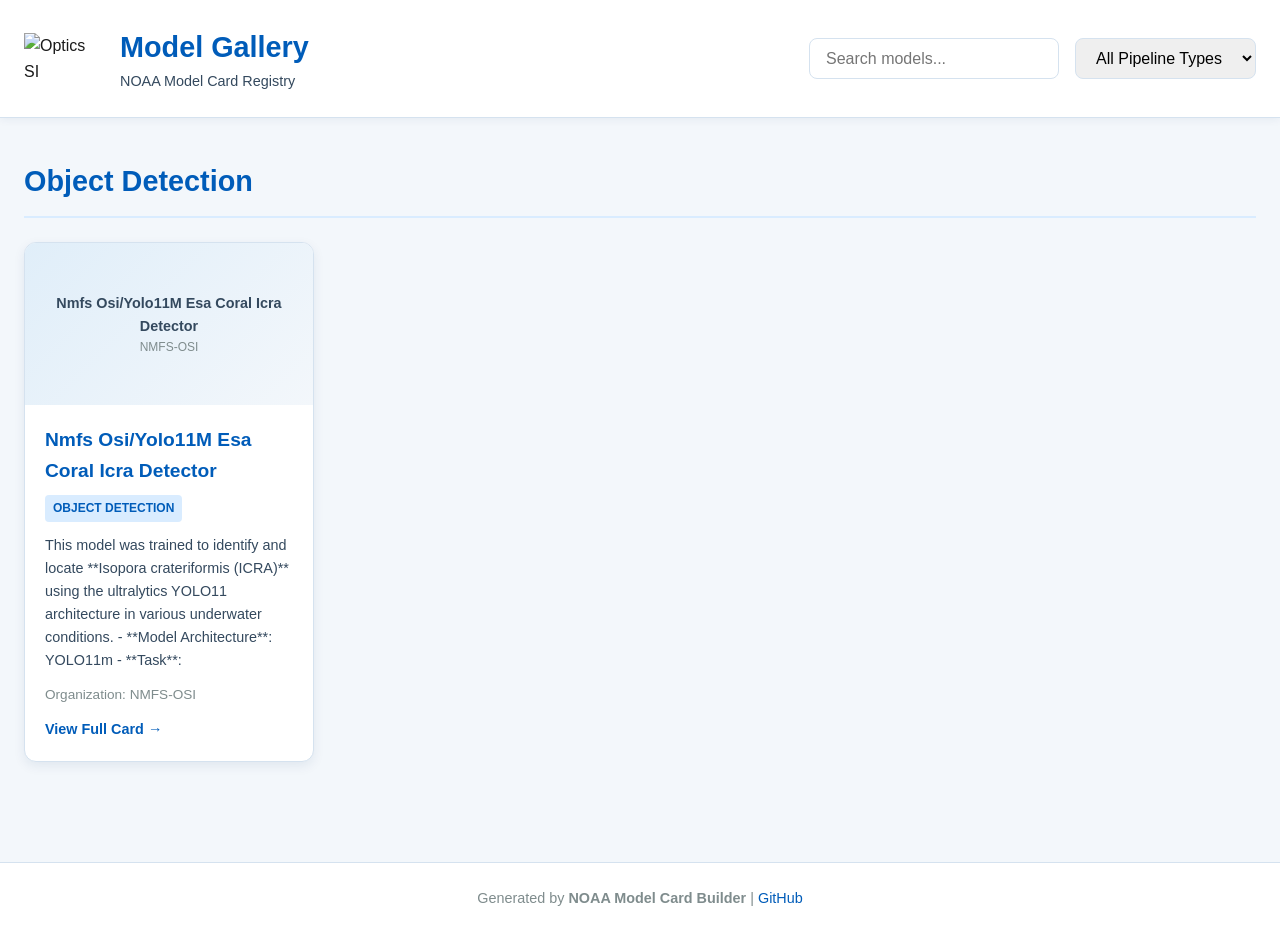
==== gallery/index.html @ 773fc05a "chore: update model gallery [skip ci] Generated by GitHub Actions model card builder - Added/updated" ====
<!DOCTYPE html>
<html lang="en">
<head>
    <meta charset="UTF-8">
    <meta name="viewport" content="width=device-width, initial-scale=1.0">
    <title>NOAA Model Gallery</title>
    <style>
        * {
            margin: 0;
            padding: 0;
            box-sizing: border-box;
        }

        body {
            font-family: Arial, Helvetica, sans-serif;
            background: #f3f7fb;
            color: #1a1a1a;
            line-height: 1.6;
        }

        .page {
            max-width: 1400px;
            margin: 0 auto;
            padding: 0;
        }

        header {
            background: white;
            border-bottom: 1px solid #d5e2ef;
            padding: 24px;
            position: sticky;
            top: 0;
            z-index: 100;
            box-shadow: 0 2px 8px rgba(0, 56, 101, 0.06);
        }

        .header-content {
            max-width: 1400px;
            margin: 0 auto;
            display: flex;
            align-items: center;
            justify-content: space-between;
            gap: 24px;
            flex-wrap: wrap;
        }

        .header-title {
            display: flex;
            align-items: center;
            gap: 16px;
            flex: 0 1 auto;
        }

        .logo {
            max-width: 80px;
            height: auto;
        }

        .header-text h1 {
            font-size: 1.8rem;
            color: #005cb9;
            margin: 0;
        }

        .header-text p {
            color: #34495e;
            font-size: 0.9rem;
            margin: 0;
        }

        .controls {
            display: flex;
            gap: 16px;
            flex: 0 1 auto;
            flex-wrap: wrap;
        }

        .search-input, .pipeline-select {
            padding: 10px 16px;
            border: 1px solid #d5e2ef;
            border-radius: 8px;
            font-size: 1rem;
            font-family: Arial, Helvetica, sans-serif;
        }

        .search-input {
            min-width: 250px;
            flex: 1;
        }

        .search-input:focus, .pipeline-select:focus {
            outline: none;
            border-color: #005cb9;
            box-shadow: 0 0 0 3px rgba(0, 92, 185, 0.1);
        }

        .pipeline-select {
            min-width: 180px;
        }

        main {
            padding: 40px 24px;
        }

        .pipeline-section {
            margin-bottom: 60px;
        }

        .pipeline-section h2 {
            font-size: 1.8rem;
            color: #005cb9;
            margin-bottom: 24px;
            padding-bottom: 12px;
            border-bottom: 2px solid #d9ecff;
        }

        .card-grid {
            display: grid;
            grid-template-columns: repeat(auto-fill, minmax(280px, 1fr));
            gap: 24px;
        }

        .model-card {
            background: white;
            border: 1px solid #d5e2ef;
            border-radius: 12px;
            overflow: hidden;
            box-shadow: 0 4px 12px rgba(0, 56, 101, 0.08);
            transition: all 0.3s ease;
            display: flex;
            flex-direction: column;
            height: 100%;
            position: relative;
            cursor: pointer;
        }

        .model-card:hover {
            transform: translateY(-4px);
            box-shadow: 0 12px 28px rgba(0, 56, 101, 0.12);
            border-color: #005cb9;
        }

        .card-thumbnail {
            width: 100%;
            aspect-ratio: 16 / 9;
            background: linear-gradient(135deg, #e0eef9 0%, #f3f7fb 100%);
            display: flex;
            align-items: center;
            justify-content: center;
            color: #34495e;
            font-size: 0.9rem;
            text-align: center;
            padding: 16px;
            overflow: hidden;
        }

        .card-thumbnail img {
            width: 100%;
            height: 100%;
            object-fit: cover;
        }

        .card-content {
            padding: 20px;
            display: flex;
            flex-direction: column;
            flex: 1;
        }

        .card-content h3 {
            margin: 0 0 8px;
            font-size: 1.2rem;
            color: #005cb9;
            word-break: break-word;
        }

        .pipeline-badge {
            display: inline-block;
            margin-bottom: 12px;
            padding: 4px 8px;
            background: #d9ecff;
            color: #005cb9;
            border-radius: 4px;
            font-size: 0.75rem;
            font-weight: 600;
            text-transform: uppercase;
            width: fit-content;
        }

        .card-description {
            margin: 0 0 12px;
            color: #34495e;
            font-size: 0.9rem;
            flex: 1;
        }

        .card-org {
            color: #7f8c8d;
            font-size: 0.85rem;
            margin-bottom: 12px;
        }

        .card-link {
            color: #005cb9;
            text-decoration: none;
            font-weight: 600;
            font-size: 0.9rem;
            transition: color 0.3s ease;
        }

        .card-link::after {
            content: '';
            position: absolute;
            inset: 0;
            z-index: 1;
        }

        .card-link:hover {
            color: #003d84;
        }

        .hidden {
            display: none !important;
        }

        .no-results {
            text-align: center;
            padding: 60px 24px;
            color: #34495e;
        }

        .no-results p {
            font-size: 1.1rem;
            margin: 16px 0;
        }

        footer {
            text-align: center;
            padding: 24px;
            border-top: 1px solid #d5e2ef;
            color: #7f8c8d;
            font-size: 0.9rem;
            background: white;
        }

        footer a {
            color: #005cb9;
            text-decoration: none;
        }

        footer a:hover {
            text-decoration: underline;
        }

        @media (max-width: 768px) {
            .card-grid {
                grid-template-columns: repeat(auto-fill, minmax(220px, 1fr));
                gap: 16px;
            }

            .header-content {
                flex-direction: column;
                align-items: flex-start;
            }

            .controls {
                width: 100%;
                flex-direction: column;
            }

            .search-input, .pipeline-select {
                width: 100%;
            }

            .header-text h1 {
                font-size: 1.5rem;
            }

            main {
                padding: 24px 16px;
            }

            .pipeline-section h2 {
                font-size: 1.5rem;
            }
        }

        @media (max-width: 480px) {
            .card-grid {
                grid-template-columns: 1fr;
                gap: 12px;
            }

            .header-text h1 {
                font-size: 1.3rem;
            }

            .card-content {
                padding: 16px;
            }

            main {
                padding: 16px 12px;
            }
        }
    </style>
</head>
<body>
    <div class="page">
        <header>
            <div class="header-content">
                <div class="header-title">
                    <img src="assets/optics_si_logo_v1.png" alt="Optics SI" class="logo">
                    <div class="header-text">
                        <h1>Model Gallery</h1>
                        <p>NOAA Model Card Registry</p>
                    </div>
                </div>
                <div class="controls">
                    <input type="text" id="search" class="search-input" placeholder="Search models..." aria-label="Search models">
                    <select id="pipeline-filter" class="pipeline-select" aria-label="Filter by pipeline type">
                        <option value="">All Pipeline Types</option>
                        <option value="object-detection">Object Detection</option>
                    </select>
                </div>
            </div>
        </header>

        <main id="gallery">
            
        <section class="pipeline-section" data-pipeline="object-detection">
            <h2>Object Detection</h2>
            <div class="card-grid">
                <div class="model-card" data-model-id="NMFS-OSI/yolo11m-esa-coral-icra-detector" data-pipeline="object-detection" data-searchable="Nmfs Osi/Yolo11M Esa Coral Icra Detector This model was trained to identify and locate **Isopora crateriformis (ICRA)** using the ultralytics YOLO11 architecture in various underwater conditions. - **Model Architecture**: YOLO11m - **Task**: NMFS-OSI">
                <div class="card-thumbnail">
                    <div style="display: flex; flex-direction: column; justify-content: center; text-align: center; height: 100%;"><strong>Nmfs Osi/Yolo11M Esa Coral Icra Detector</strong><small style="color: #7f8c8d;">NMFS-OSI</small></div>
                </div>
                <div class="card-content">
                    <h3>Nmfs Osi/Yolo11M Esa Coral Icra Detector</h3>
                    <span class="pipeline-badge">Object Detection</span>
                    <p class="card-description">This model was trained to identify and locate **Isopora crateriformis (ICRA)** using the ultralytics YOLO11 architecture in various underwater conditions. - **Model Architecture**: YOLO11m - **Task**:</p>
                    <p class="card-org">Organization: NMFS-OSI</p>
                    <a href="cards/NMFS-OSI/yolo11m-esa-coral-icra-detector.html" class="card-link">View Full Card →</a>
                </div>
            </div>
            </div>
        </section>
        
        </main>

        <footer>
            Generated by <strong>NOAA Model Card Builder</strong> | 
            <a href="https://github.com/MichaelAkridge-NOAA/model-card-builder">GitHub</a>
        </footer>
    </div>

    <script>
        (function() {
            const cards = document.querySelectorAll('.model-card');
            const sections = document.querySelectorAll('.pipeline-section');
            const searchInput = document.getElementById('search');
            const pipelineFilter = document.getElementById('pipeline-filter');
            const gallery = document.getElementById('gallery');

            function filterCards() {
                const query = searchInput.value.toLowerCase().trim();
                const selectedPipeline = pipelineFilter.value;
                let visibleSections = 0;
                let totalVisibleCards = 0;

                sections.forEach(section => {
                    const sectionPipeline = section.dataset.pipeline;
                    let visibleCardsInSection = 0;

                    const sectionCards = section.querySelectorAll('.model-card');
                    sectionCards.forEach(card => {
                        const searchable = card.dataset.searchable.toLowerCase();
                        const cardPipeline = card.dataset.pipeline;

                        const matchesSearch = query === '' || searchable.includes(query);
                        const matchesPipeline = selectedPipeline === '' || cardPipeline === selectedPipeline;
                        const shouldShow = matchesSearch && matchesPipeline;

                        card.classList.toggle('hidden', !shouldShow);
                        if (shouldShow) {
                            visibleCardsInSection++;
                            totalVisibleCards++;
                        }
                    });

                    const pipelineMatches = selectedPipeline === '' || sectionPipeline === selectedPipeline;
                    const shouldShowSection = visibleCardsInSection > 0 && pipelineMatches;
                    section.classList.toggle('hidden', !shouldShowSection);
                    if (shouldShowSection) {
                        visibleSections++;
                    }
                });

                // Show "no results" message if needed
                if (totalVisibleCards === 0 && (query !== '' || selectedPipeline !== '')) {
                    showNoResults();
                } else {
                    hideNoResults();
                }
            }

            function showNoResults() {
                if (document.getElementById('no-results')) return;
                const noResults = document.createElement('div');
                noResults.id = 'no-results';
                noResults.className = 'no-results';
                noResults.innerHTML = '<p>😕 No models match your search</p><p>Try adjusting your filters or search terms.</p>';
                gallery.appendChild(noResults);
            }

            function hideNoResults() {
                const noResults = document.getElementById('no-results');
                if (noResults) {
                    noResults.remove();
                }
            }

            searchInput.addEventListener('keyup', filterCards);
            searchInput.addEventListener('change', filterCards);
            pipelineFilter.addEventListener('change', filterCards);

            // Initial render
            filterCards();
        })();
    </script>
</body>
</html>
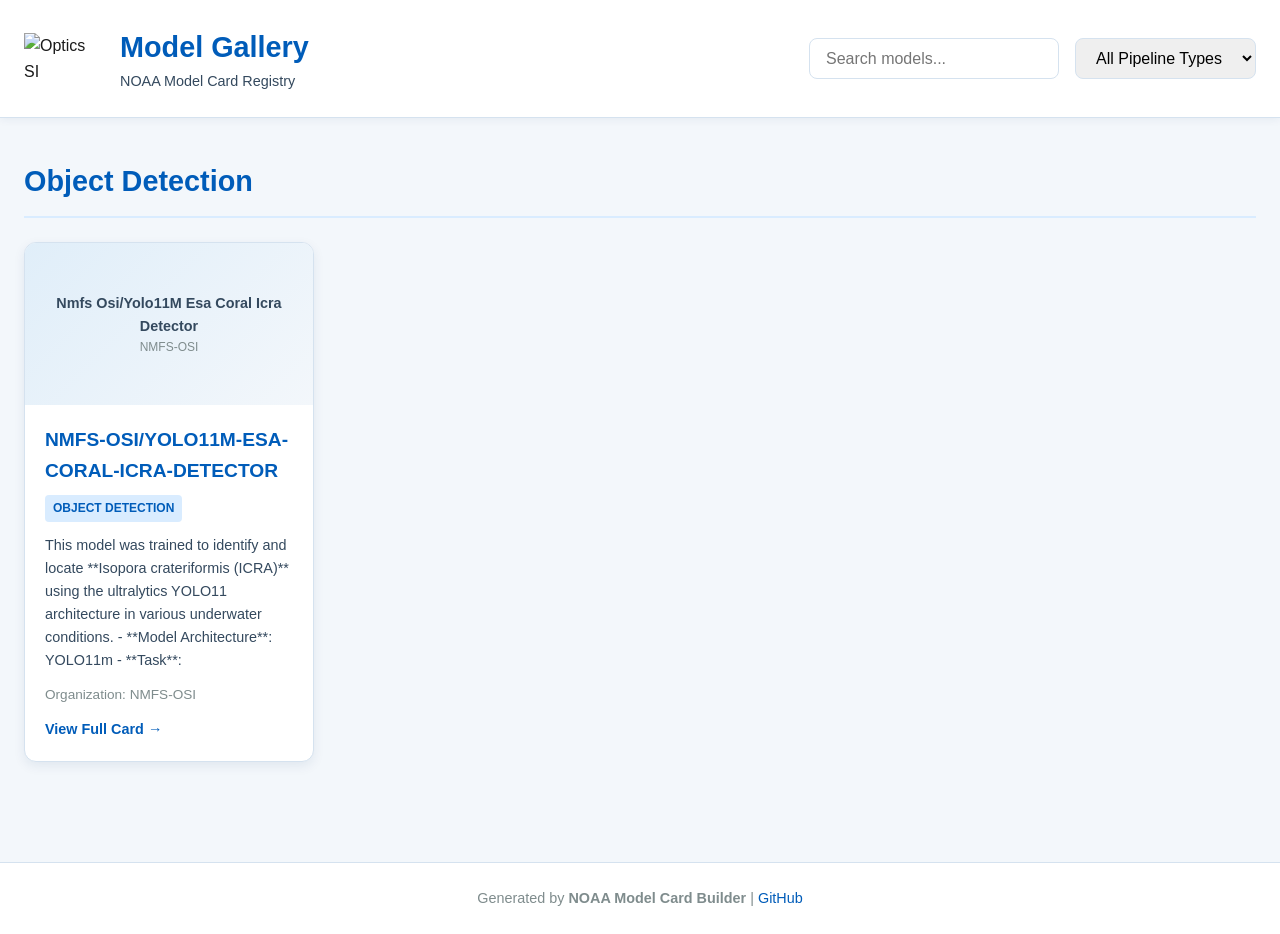
==== commit 2a1c852d: "Fix asset path resolution and gallery styling Resolve broken and inconsistent asset paths and improv" ====
--- a/gallery/index.html
+++ b/gallery/index.html
@@ -172,6 +172,7 @@
             font-size: 1.2rem;
             color: #005cb9;
             word-break: break-word;
+            text-transform: uppercase;
         }
 
         .pipeline-badge {
@@ -336,7 +337,7 @@
                     <div style="display: flex; flex-direction: column; justify-content: center; text-align: center; height: 100%;"><strong>Nmfs Osi/Yolo11M Esa Coral Icra Detector</strong><small style="color: #7f8c8d;">NMFS-OSI</small></div>
                 </div>
                 <div class="card-content">
-                    <h3>Nmfs Osi/Yolo11M Esa Coral Icra Detector</h3>
+                    <h3>NMFS-OSI/yolo11m-esa-coral-icra-detector</h3>
                     <span class="pipeline-badge">Object Detection</span>
                     <p class="card-description">This model was trained to identify and locate **Isopora crateriformis (ICRA)** using the ultralytics YOLO11 architecture in various underwater conditions. - **Model Architecture**: YOLO11m - **Task**:</p>
                     <p class="card-org">Organization: NMFS-OSI</p>
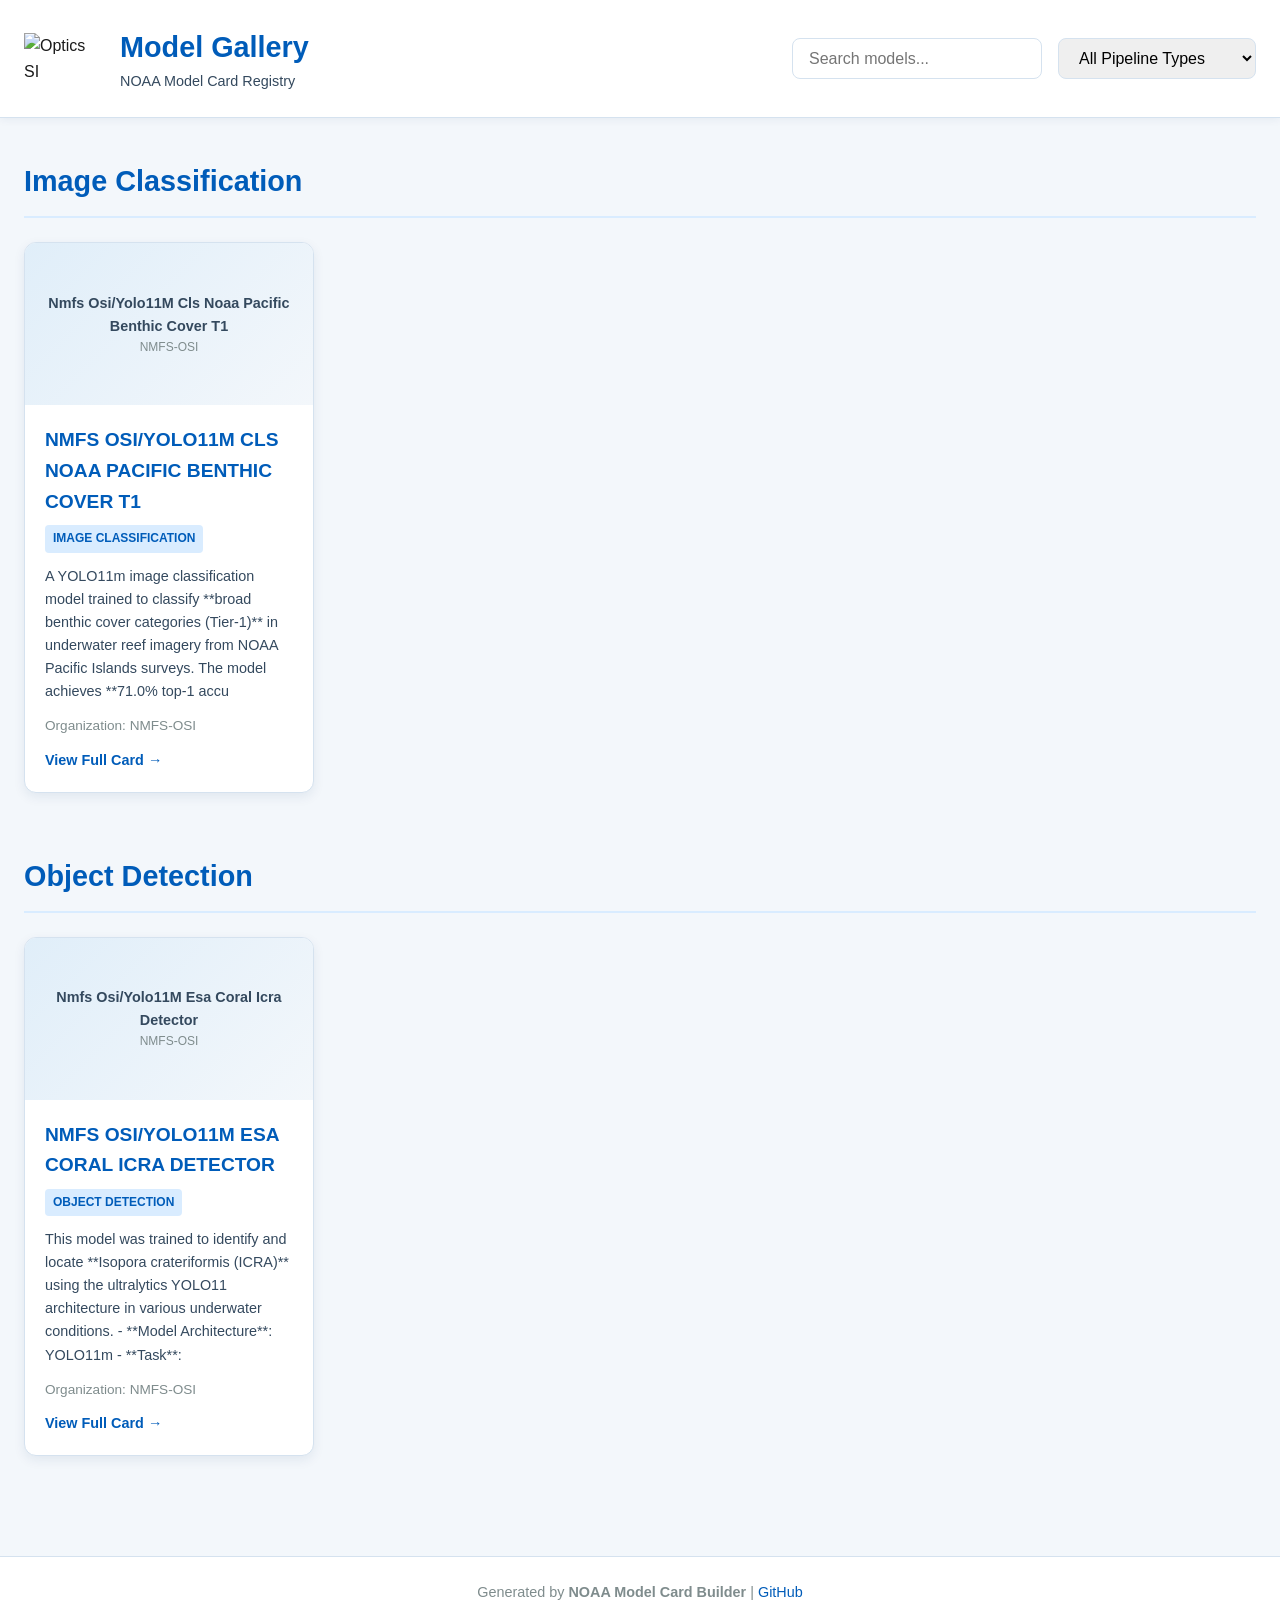
==== commit ce22d72e: "chore: update model gallery [skip ci] Generated by GitHub Actions model card builder - Added/updated" ====
--- a/gallery/index.html
+++ b/gallery/index.html
@@ -321,6 +321,7 @@
                     <input type="text" id="search" class="search-input" placeholder="Search models..." aria-label="Search models">
                     <select id="pipeline-filter" class="pipeline-select" aria-label="Filter by pipeline type">
                         <option value="">All Pipeline Types</option>
+                        <option value="image-classification">Image Classification</option>
                         <option value="object-detection">Object Detection</option>
                     </select>
                 </div>
@@ -329,6 +330,24 @@
 
         <main id="gallery">
             
+        <section class="pipeline-section" data-pipeline="image-classification">
+            <h2>Image Classification</h2>
+            <div class="card-grid">
+                <div class="model-card" data-model-id="NMFS-OSI/yolo11m-cls-noaa-pacific-benthic-cover-t1" data-pipeline="image-classification" data-searchable="Nmfs Osi/Yolo11M Cls Noaa Pacific Benthic Cover T1 A YOLO11m image classification model trained to classify **broad benthic cover categories (Tier-1)** in underwater reef imagery from NOAA Pacific Islands surveys. The model achieves **71.0% top-1 accu NMFS-OSI">
+                <div class="card-thumbnail">
+                    <div style="display: flex; flex-direction: column; justify-content: center; text-align: center; height: 100%;"><strong>Nmfs Osi/Yolo11M Cls Noaa Pacific Benthic Cover T1</strong><small style="color: #7f8c8d;">NMFS-OSI</small></div>
+                </div>
+                <div class="card-content">
+                    <h3>Nmfs Osi/Yolo11M Cls Noaa Pacific Benthic Cover T1</h3>
+                    <span class="pipeline-badge">Image Classification</span>
+                    <p class="card-description">A YOLO11m image classification model trained to classify **broad benthic cover categories (Tier-1)** in underwater reef imagery from NOAA Pacific Islands surveys. The model achieves **71.0% top-1 accu</p>
+                    <p class="card-org">Organization: NMFS-OSI</p>
+                    <a href="cards/NMFS-OSI/yolo11m-cls-noaa-pacific-benthic-cover-t1.html" class="card-link">View Full Card →</a>
+                </div>
+            </div>
+            </div>
+        </section>
+        
         <section class="pipeline-section" data-pipeline="object-detection">
             <h2>Object Detection</h2>
             <div class="card-grid">
@@ -337,7 +356,7 @@
                     <div style="display: flex; flex-direction: column; justify-content: center; text-align: center; height: 100%;"><strong>Nmfs Osi/Yolo11M Esa Coral Icra Detector</strong><small style="color: #7f8c8d;">NMFS-OSI</small></div>
                 </div>
                 <div class="card-content">
-                    <h3>NMFS-OSI/yolo11m-esa-coral-icra-detector</h3>
+                    <h3>Nmfs Osi/Yolo11M Esa Coral Icra Detector</h3>
                     <span class="pipeline-badge">Object Detection</span>
                     <p class="card-description">This model was trained to identify and locate **Isopora crateriformis (ICRA)** using the ultralytics YOLO11 architecture in various underwater conditions. - **Model Architecture**: YOLO11m - **Task**:</p>
                     <p class="card-org">Organization: NMFS-OSI</p>
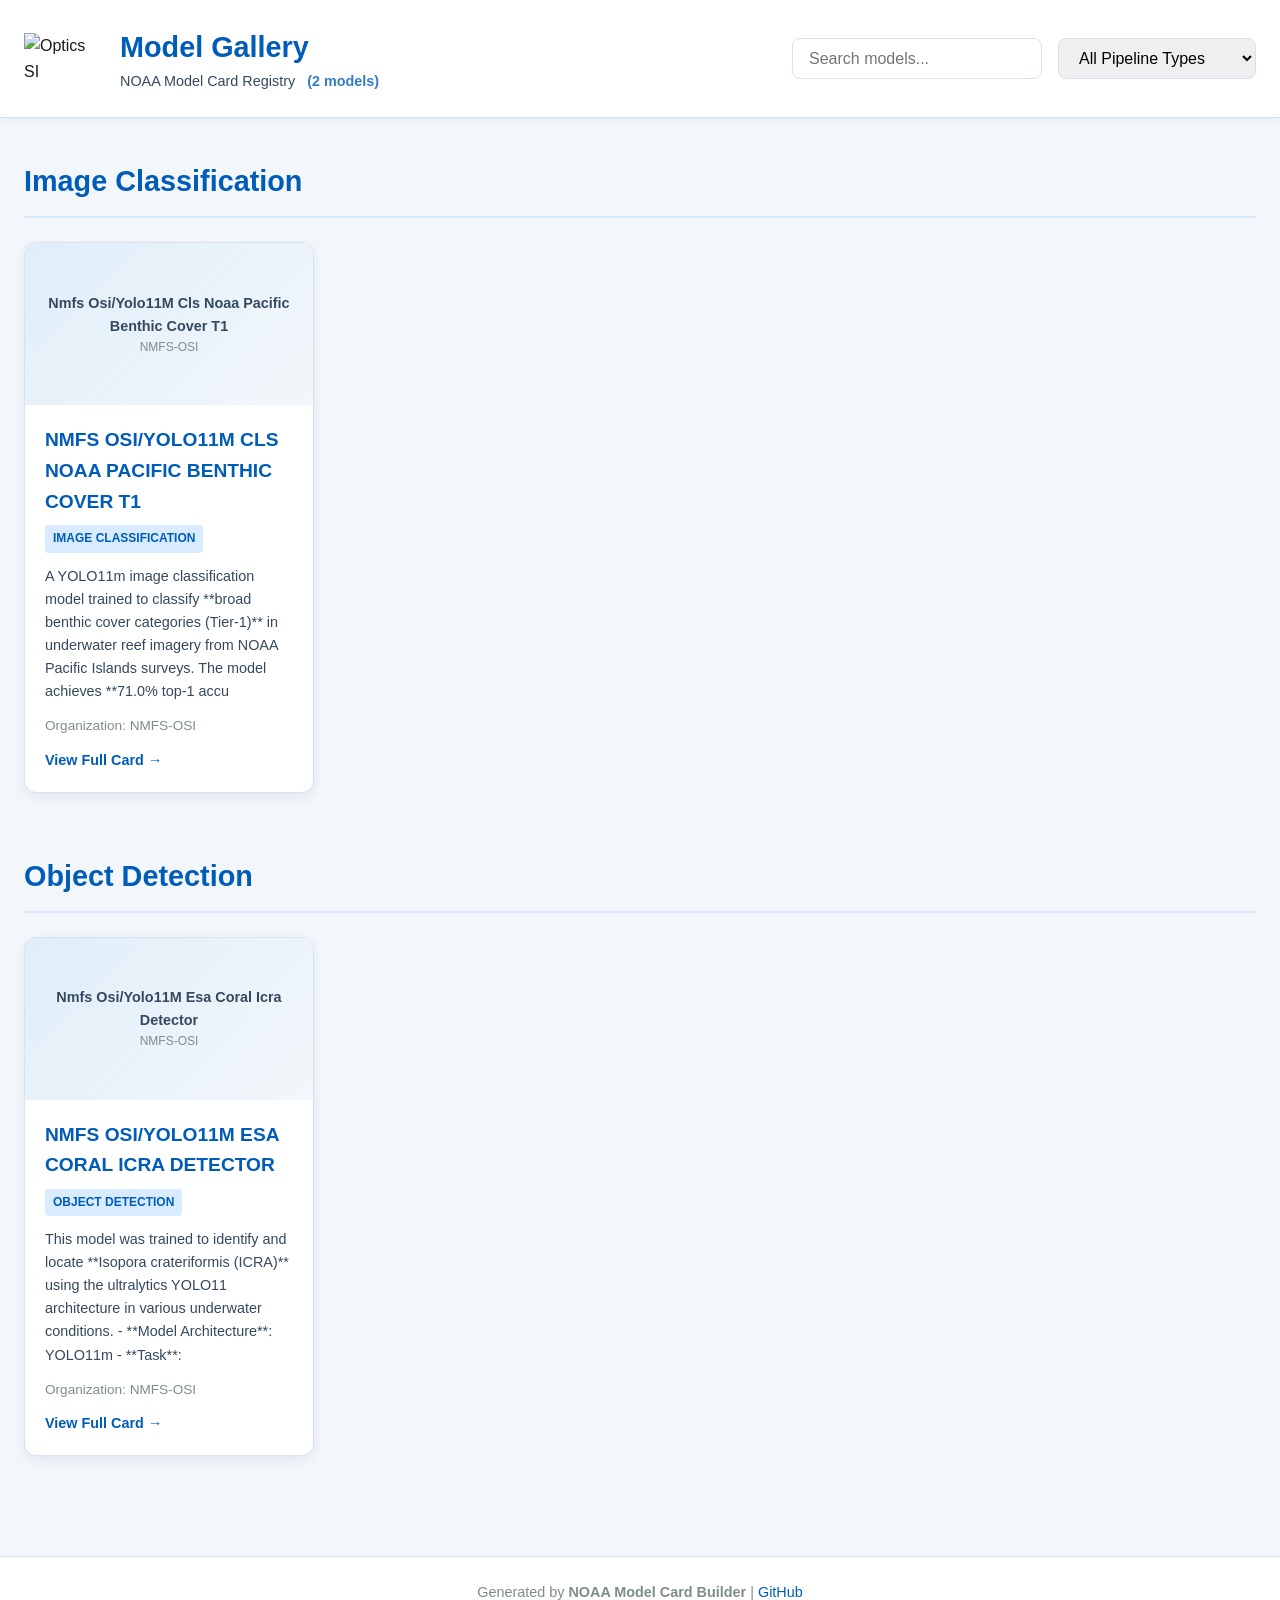
==== commit d460aaca: "🎨 Palette: Enhance Gallery Search and Accessibility - Add results count indicator that updates live " ====
--- a/gallery/index.html
+++ b/gallery/index.html
@@ -134,7 +134,7 @@
             cursor: pointer;
         }
 
-        .model-card:hover {
+        .model-card:hover, .model-card:focus-within {
             transform: translateY(-4px);
             box-shadow: 0 12px 28px rgba(0, 56, 101, 0.12);
             border-color: #005cb9;
@@ -314,7 +314,7 @@
                     <img src="assets/optics_si_logo_v1.png" alt="Optics SI" class="logo">
                     <div class="header-text">
                         <h1>Model Gallery</h1>
-                        <p>NOAA Model Card Registry</p>
+                        <p>NOAA Model Card Registry <span id="results-count" style="font-weight: bold; margin-left: 8px; color: #005cb9; opacity: 0.8;"></span></p>
                     </div>
                 </div>
                 <div class="controls">
@@ -342,7 +342,7 @@
                     <span class="pipeline-badge">Image Classification</span>
                     <p class="card-description">A YOLO11m image classification model trained to classify **broad benthic cover categories (Tier-1)** in underwater reef imagery from NOAA Pacific Islands surveys. The model achieves **71.0% top-1 accu</p>
                     <p class="card-org">Organization: NMFS-OSI</p>
-                    <a href="cards/NMFS-OSI/yolo11m-cls-noaa-pacific-benthic-cover-t1.html" class="card-link">View Full Card →</a>
+                    <a href="cards/NMFS-OSI/yolo11m-cls-noaa-pacific-benthic-cover-t1.html" class="card-link" aria-label="View full card for Nmfs Osi/Yolo11M Cls Noaa Pacific Benthic Cover T1">View Full Card <span aria-hidden="true">→</span></a>
                 </div>
             </div>
             </div>
@@ -360,7 +360,7 @@
                     <span class="pipeline-badge">Object Detection</span>
                     <p class="card-description">This model was trained to identify and locate **Isopora crateriformis (ICRA)** using the ultralytics YOLO11 architecture in various underwater conditions. - **Model Architecture**: YOLO11m - **Task**:</p>
                     <p class="card-org">Organization: NMFS-OSI</p>
-                    <a href="cards/NMFS-OSI/yolo11m-esa-coral-icra-detector.html" class="card-link">View Full Card →</a>
+                    <a href="cards/NMFS-OSI/yolo11m-esa-coral-icra-detector.html" class="card-link" aria-label="View full card for Nmfs Osi/Yolo11M Esa Coral Icra Detector">View Full Card <span aria-hidden="true">→</span></a>
                 </div>
             </div>
             </div>
@@ -416,6 +416,12 @@
                     }
                 });
 
+                // Update results count
+                const resultsCount = document.getElementById('results-count');
+                if (resultsCount) {
+                    resultsCount.textContent = `(${totalVisibleCards} model${totalVisibleCards !== 1 ? 's' : ''})`;
+                }
+
                 // Show "no results" message if needed
                 if (totalVisibleCards === 0 && (query !== '' || selectedPipeline !== '')) {
                     showNoResults();
@@ -444,6 +450,14 @@
             searchInput.addEventListener('change', filterCards);
             pipelineFilter.addEventListener('change', filterCards);
 
+            // '/' shortcut to focus search
+            window.addEventListener('keydown', (e) => {
+                if (e.key === '/' && document.activeElement.tagName !== 'INPUT' && document.activeElement.tagName !== 'TEXTAREA') {
+                    e.preventDefault();
+                    searchInput.focus();
+                }
+            });
+
             // Initial render
             filterCards();
         })();
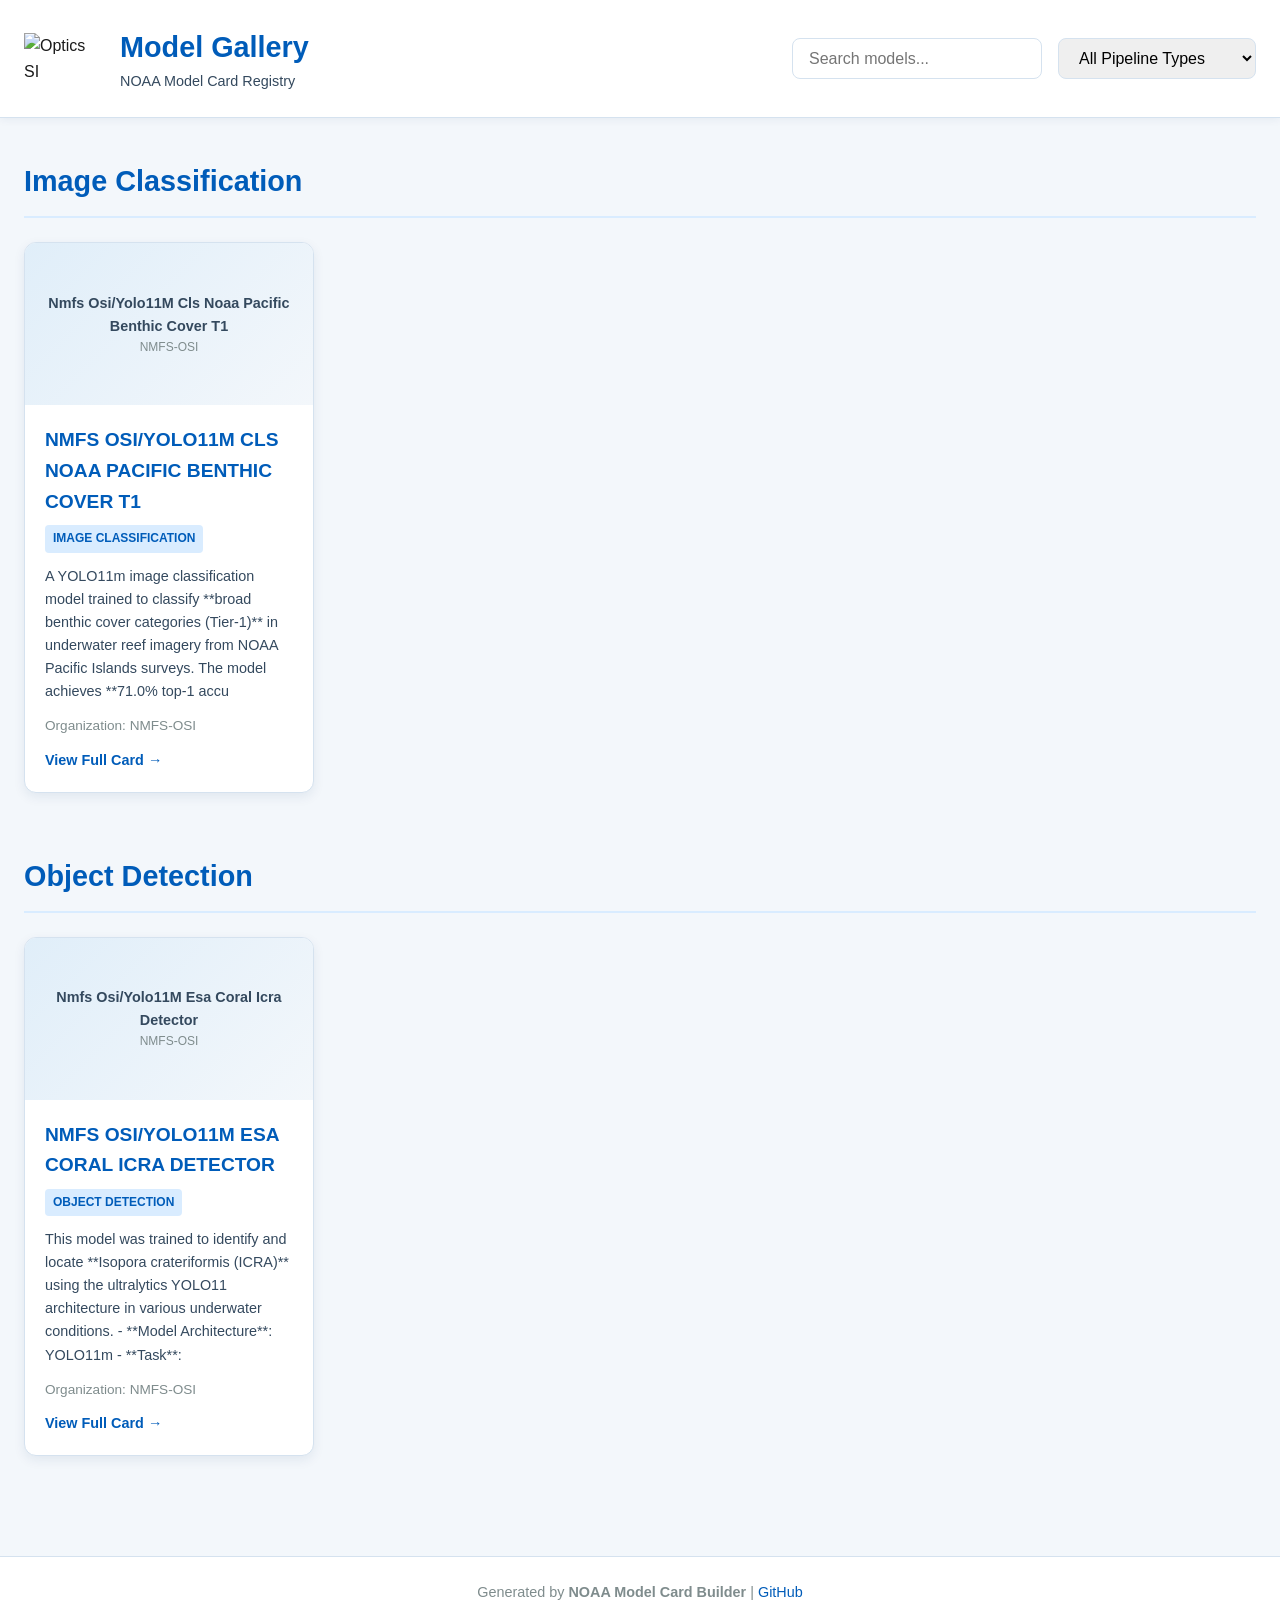
==== commit 74f9b692: "🎨 Palette: Enhance gallery accessibility and keyboard navigation - Added a "Skip to main content" li" ====
--- a/gallery/index.html
+++ b/gallery/index.html
@@ -11,6 +11,26 @@
             box-sizing: border-box;
         }
 
+        .skip-link {
+            position: absolute;
+            top: -100px;
+            left: 0;
+            background: #005cb9;
+            color: white;
+            padding: 12px 20px;
+            z-index: 1000;
+            text-decoration: none;
+            font-weight: bold;
+            border-bottom-right-radius: 8px;
+            transition: top 0.2s ease;
+        }
+
+        .skip-link:focus {
+            top: 0;
+            outline: 3px solid #ffcc00;
+            outline-offset: -3px;
+        }
+
         body {
             font-family: Arial, Helvetica, sans-serif;
             background: #f3f7fb;
@@ -140,6 +160,11 @@
             border-color: #005cb9;
         }
 
+        .model-card:focus-within {
+            outline: 3px solid #005cb9;
+            outline-offset: 4px;
+        }
+
         .card-thumbnail {
             width: 100%;
             aspect-ratio: 16 / 9;
@@ -307,6 +332,7 @@
     </style>
 </head>
 <body>
+    <a href="#gallery" class="skip-link">Skip to main content</a>
     <div class="page">
         <header>
             <div class="header-content">
@@ -314,7 +340,7 @@
                     <img src="assets/optics_si_logo_v1.png" alt="Optics SI" class="logo">
                     <div class="header-text">
                         <h1>Model Gallery</h1>
-                        <p>NOAA Model Card Registry <span id="results-count" style="font-weight: bold; margin-left: 8px; color: #005cb9; opacity: 0.8;"></span></p>
+                        <p>NOAA Model Card Registry</p>
                     </div>
                 </div>
                 <div class="controls">
@@ -342,7 +368,7 @@
                     <span class="pipeline-badge">Image Classification</span>
                     <p class="card-description">A YOLO11m image classification model trained to classify **broad benthic cover categories (Tier-1)** in underwater reef imagery from NOAA Pacific Islands surveys. The model achieves **71.0% top-1 accu</p>
                     <p class="card-org">Organization: NMFS-OSI</p>
-                    <a href="cards/NMFS-OSI/yolo11m-cls-noaa-pacific-benthic-cover-t1.html" class="card-link" aria-label="View full card for Nmfs Osi/Yolo11M Cls Noaa Pacific Benthic Cover T1">View Full Card <span aria-hidden="true">→</span></a>
+                    <a href="cards/NMFS-OSI/yolo11m-cls-noaa-pacific-benthic-cover-t1.html" class="card-link" aria-label="View full card for Nmfs Osi/Yolo11M Cls Noaa Pacific Benthic Cover T1">View Full Card →</a>
                 </div>
             </div>
             </div>
@@ -360,7 +386,7 @@
                     <span class="pipeline-badge">Object Detection</span>
                     <p class="card-description">This model was trained to identify and locate **Isopora crateriformis (ICRA)** using the ultralytics YOLO11 architecture in various underwater conditions. - **Model Architecture**: YOLO11m - **Task**:</p>
                     <p class="card-org">Organization: NMFS-OSI</p>
-                    <a href="cards/NMFS-OSI/yolo11m-esa-coral-icra-detector.html" class="card-link" aria-label="View full card for Nmfs Osi/Yolo11M Esa Coral Icra Detector">View Full Card <span aria-hidden="true">→</span></a>
+                    <a href="cards/NMFS-OSI/yolo11m-esa-coral-icra-detector.html" class="card-link" aria-label="View full card for Nmfs Osi/Yolo11M Esa Coral Icra Detector">View Full Card →</a>
                 </div>
             </div>
             </div>
@@ -416,12 +442,6 @@
                     }
                 });
 
-                // Update results count
-                const resultsCount = document.getElementById('results-count');
-                if (resultsCount) {
-                    resultsCount.textContent = `(${totalVisibleCards} model${totalVisibleCards !== 1 ? 's' : ''})`;
-                }
-
                 // Show "no results" message if needed
                 if (totalVisibleCards === 0 && (query !== '' || selectedPipeline !== '')) {
                     showNoResults();
@@ -450,14 +470,6 @@
             searchInput.addEventListener('change', filterCards);
             pipelineFilter.addEventListener('change', filterCards);
 
-            // '/' shortcut to focus search
-            window.addEventListener('keydown', (e) => {
-                if (e.key === '/' && document.activeElement.tagName !== 'INPUT' && document.activeElement.tagName !== 'TEXTAREA') {
-                    e.preventDefault();
-                    searchInput.focus();
-                }
-            });
-
             // Initial render
             filterCards();
         })();
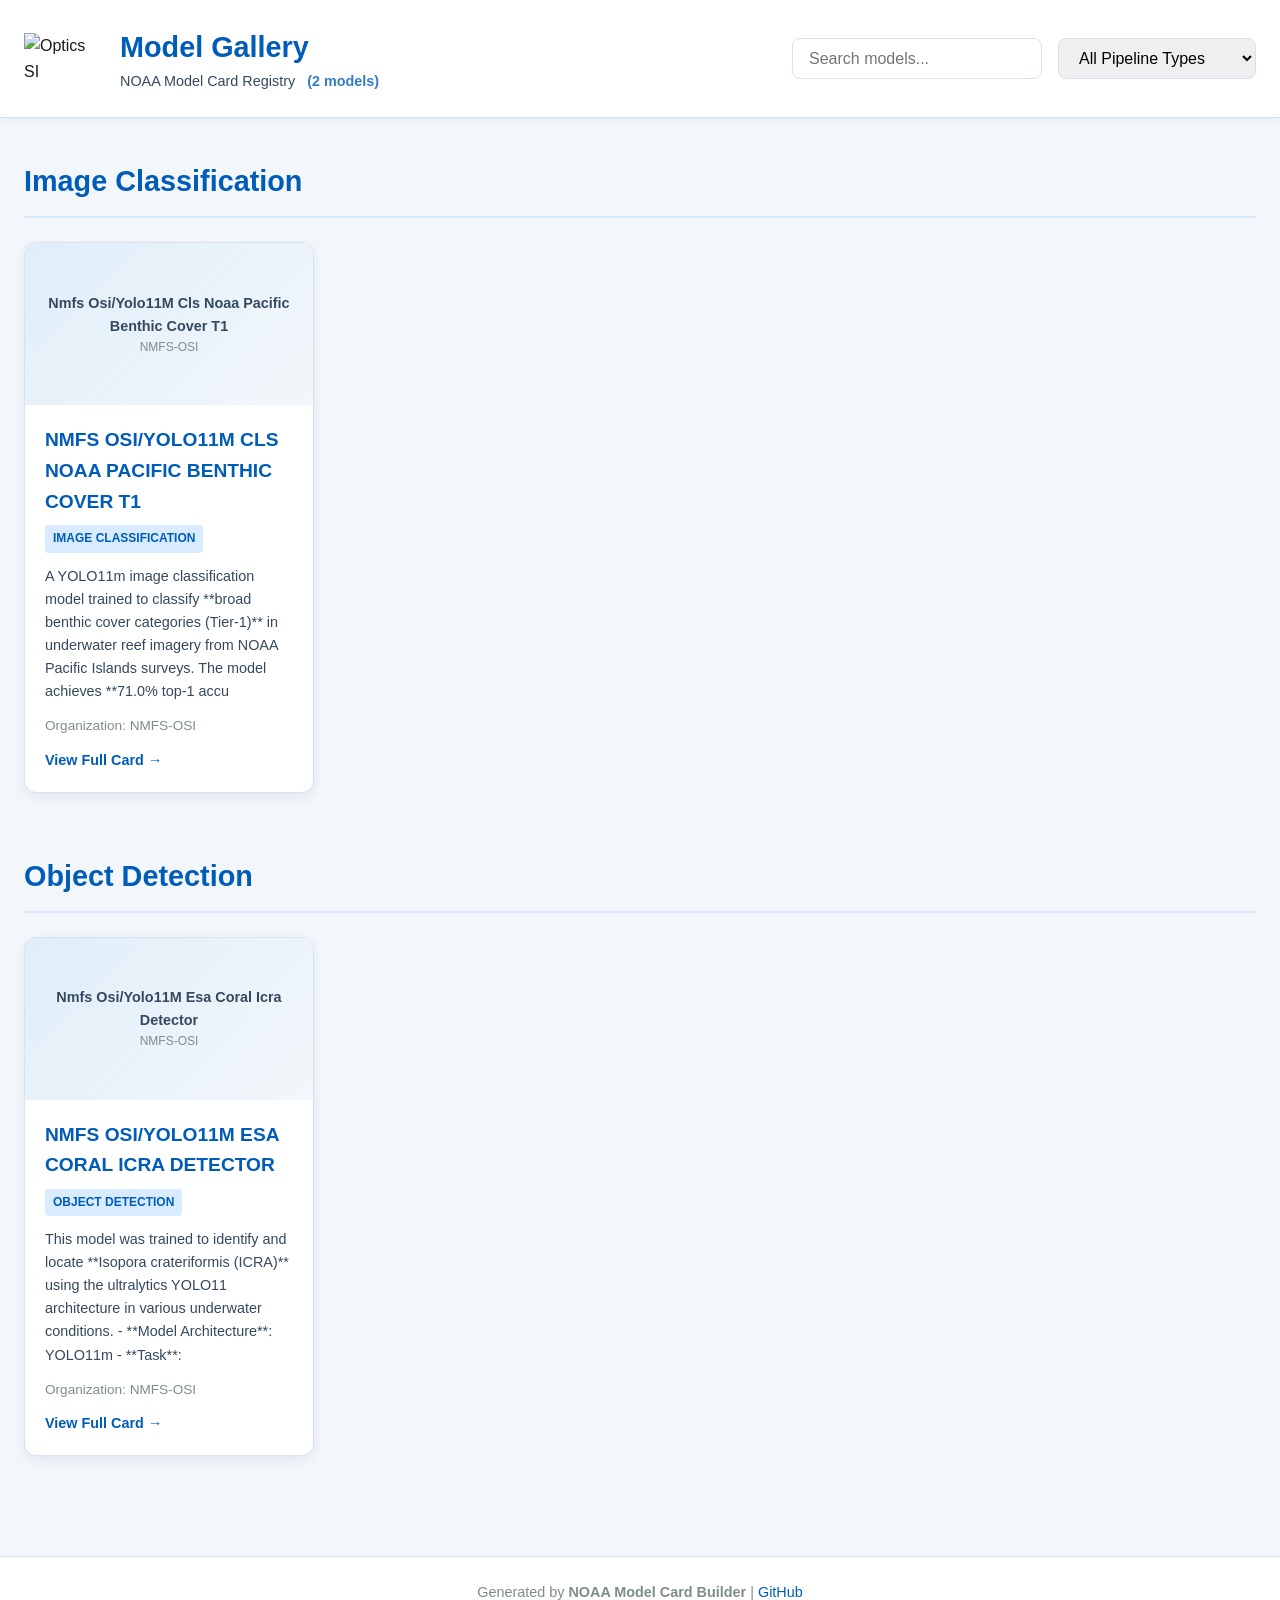
==== commit a26f357e: "Merge d460aaca2d81460e12afa2d891e5691891cbc6c7 into 9db6c19aaa0b97d6f2f1386e292dfe12a6f84d84" ====
--- a/gallery/index.html
+++ b/gallery/index.html
@@ -11,26 +11,6 @@
             box-sizing: border-box;
         }
 
-        .skip-link {
-            position: absolute;
-            top: -100px;
-            left: 0;
-            background: #005cb9;
-            color: white;
-            padding: 12px 20px;
-            z-index: 1000;
-            text-decoration: none;
-            font-weight: bold;
-            border-bottom-right-radius: 8px;
-            transition: top 0.2s ease;
-        }
-
-        .skip-link:focus {
-            top: 0;
-            outline: 3px solid #ffcc00;
-            outline-offset: -3px;
-        }
-
         body {
             font-family: Arial, Helvetica, sans-serif;
             background: #f3f7fb;
@@ -160,11 +140,6 @@
             border-color: #005cb9;
         }
 
-        .model-card:focus-within {
-            outline: 3px solid #005cb9;
-            outline-offset: 4px;
-        }
-
         .card-thumbnail {
             width: 100%;
             aspect-ratio: 16 / 9;
@@ -332,7 +307,6 @@
     </style>
 </head>
 <body>
-    <a href="#gallery" class="skip-link">Skip to main content</a>
     <div class="page">
         <header>
             <div class="header-content">
@@ -340,7 +314,7 @@
                     <img src="assets/optics_si_logo_v1.png" alt="Optics SI" class="logo">
                     <div class="header-text">
                         <h1>Model Gallery</h1>
-                        <p>NOAA Model Card Registry</p>
+                        <p>NOAA Model Card Registry <span id="results-count" style="font-weight: bold; margin-left: 8px; color: #005cb9; opacity: 0.8;"></span></p>
                     </div>
                 </div>
                 <div class="controls">
@@ -368,7 +342,7 @@
                     <span class="pipeline-badge">Image Classification</span>
                     <p class="card-description">A YOLO11m image classification model trained to classify **broad benthic cover categories (Tier-1)** in underwater reef imagery from NOAA Pacific Islands surveys. The model achieves **71.0% top-1 accu</p>
                     <p class="card-org">Organization: NMFS-OSI</p>
-                    <a href="cards/NMFS-OSI/yolo11m-cls-noaa-pacific-benthic-cover-t1.html" class="card-link" aria-label="View full card for Nmfs Osi/Yolo11M Cls Noaa Pacific Benthic Cover T1">View Full Card →</a>
+                    <a href="cards/NMFS-OSI/yolo11m-cls-noaa-pacific-benthic-cover-t1.html" class="card-link" aria-label="View full card for Nmfs Osi/Yolo11M Cls Noaa Pacific Benthic Cover T1">View Full Card <span aria-hidden="true">→</span></a>
                 </div>
             </div>
             </div>
@@ -386,7 +360,7 @@
                     <span class="pipeline-badge">Object Detection</span>
                     <p class="card-description">This model was trained to identify and locate **Isopora crateriformis (ICRA)** using the ultralytics YOLO11 architecture in various underwater conditions. - **Model Architecture**: YOLO11m - **Task**:</p>
                     <p class="card-org">Organization: NMFS-OSI</p>
-                    <a href="cards/NMFS-OSI/yolo11m-esa-coral-icra-detector.html" class="card-link" aria-label="View full card for Nmfs Osi/Yolo11M Esa Coral Icra Detector">View Full Card →</a>
+                    <a href="cards/NMFS-OSI/yolo11m-esa-coral-icra-detector.html" class="card-link" aria-label="View full card for Nmfs Osi/Yolo11M Esa Coral Icra Detector">View Full Card <span aria-hidden="true">→</span></a>
                 </div>
             </div>
             </div>
@@ -442,6 +416,12 @@
                     }
                 });
 
+                // Update results count
+                const resultsCount = document.getElementById('results-count');
+                if (resultsCount) {
+                    resultsCount.textContent = `(${totalVisibleCards} model${totalVisibleCards !== 1 ? 's' : ''})`;
+                }
+
                 // Show "no results" message if needed
                 if (totalVisibleCards === 0 && (query !== '' || selectedPipeline !== '')) {
                     showNoResults();
@@ -470,6 +450,14 @@
             searchInput.addEventListener('change', filterCards);
             pipelineFilter.addEventListener('change', filterCards);
 
+            // '/' shortcut to focus search
+            window.addEventListener('keydown', (e) => {
+                if (e.key === '/' && document.activeElement.tagName !== 'INPUT' && document.activeElement.tagName !== 'TEXTAREA') {
+                    e.preventDefault();
+                    searchInput.focus();
+                }
+            });
+
             // Initial render
             filterCards();
         })();
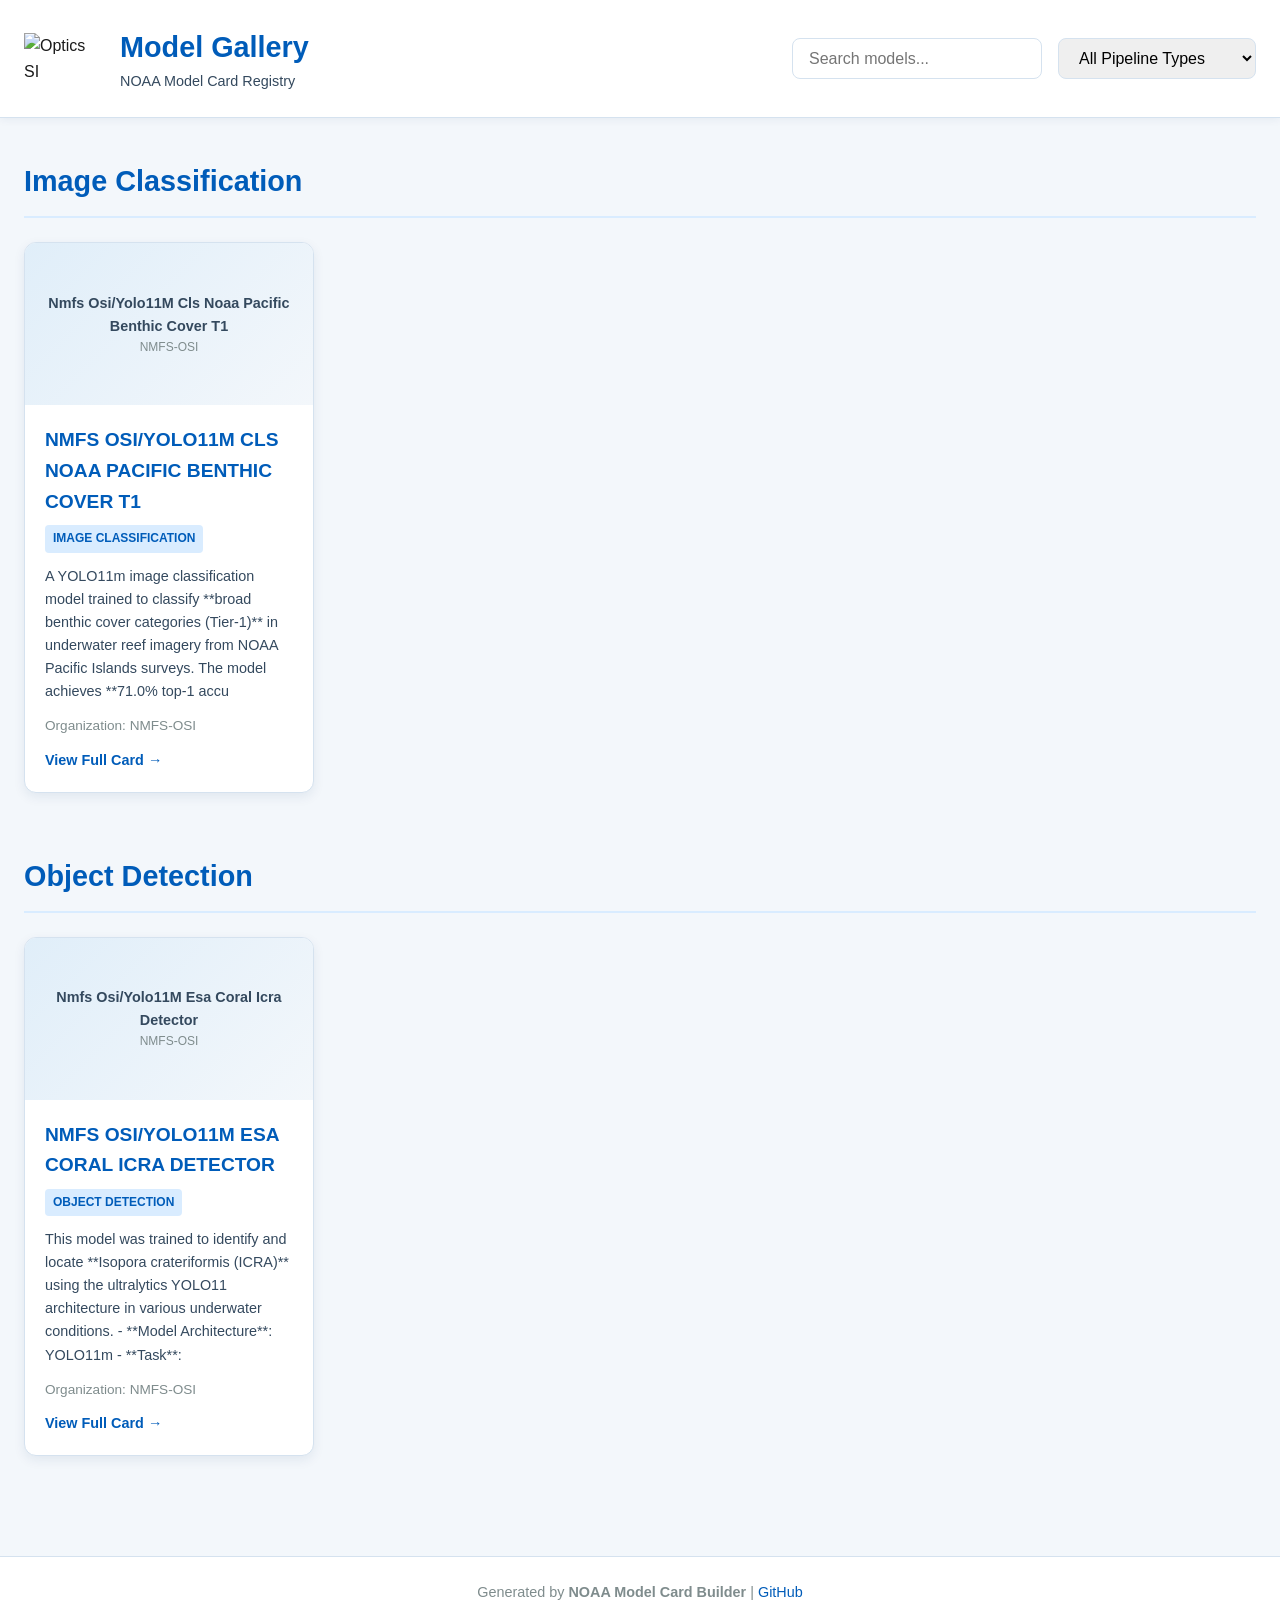
==== commit 04487a6c: "Merge 74f9b692118632031a14110df1fc381a5d01df82 into 9db6c19aaa0b97d6f2f1386e292dfe12a6f84d84" ====
--- a/gallery/index.html
+++ b/gallery/index.html
@@ -11,6 +11,26 @@
             box-sizing: border-box;
         }
 
+        .skip-link {
+            position: absolute;
+            top: -100px;
+            left: 0;
+            background: #005cb9;
+            color: white;
+            padding: 12px 20px;
+            z-index: 1000;
+            text-decoration: none;
+            font-weight: bold;
+            border-bottom-right-radius: 8px;
+            transition: top 0.2s ease;
+        }
+
+        .skip-link:focus {
+            top: 0;
+            outline: 3px solid #ffcc00;
+            outline-offset: -3px;
+        }
+
         body {
             font-family: Arial, Helvetica, sans-serif;
             background: #f3f7fb;
@@ -140,6 +160,11 @@
             border-color: #005cb9;
         }
 
+        .model-card:focus-within {
+            outline: 3px solid #005cb9;
+            outline-offset: 4px;
+        }
+
         .card-thumbnail {
             width: 100%;
             aspect-ratio: 16 / 9;
@@ -307,6 +332,7 @@
     </style>
 </head>
 <body>
+    <a href="#gallery" class="skip-link">Skip to main content</a>
     <div class="page">
         <header>
             <div class="header-content">
@@ -314,7 +340,7 @@
                     <img src="assets/optics_si_logo_v1.png" alt="Optics SI" class="logo">
                     <div class="header-text">
                         <h1>Model Gallery</h1>
-                        <p>NOAA Model Card Registry <span id="results-count" style="font-weight: bold; margin-left: 8px; color: #005cb9; opacity: 0.8;"></span></p>
+                        <p>NOAA Model Card Registry</p>
                     </div>
                 </div>
                 <div class="controls">
@@ -342,7 +368,7 @@
                     <span class="pipeline-badge">Image Classification</span>
                     <p class="card-description">A YOLO11m image classification model trained to classify **broad benthic cover categories (Tier-1)** in underwater reef imagery from NOAA Pacific Islands surveys. The model achieves **71.0% top-1 accu</p>
                     <p class="card-org">Organization: NMFS-OSI</p>
-                    <a href="cards/NMFS-OSI/yolo11m-cls-noaa-pacific-benthic-cover-t1.html" class="card-link" aria-label="View full card for Nmfs Osi/Yolo11M Cls Noaa Pacific Benthic Cover T1">View Full Card <span aria-hidden="true">→</span></a>
+                    <a href="cards/NMFS-OSI/yolo11m-cls-noaa-pacific-benthic-cover-t1.html" class="card-link" aria-label="View full card for Nmfs Osi/Yolo11M Cls Noaa Pacific Benthic Cover T1">View Full Card →</a>
                 </div>
             </div>
             </div>
@@ -360,7 +386,7 @@
                     <span class="pipeline-badge">Object Detection</span>
                     <p class="card-description">This model was trained to identify and locate **Isopora crateriformis (ICRA)** using the ultralytics YOLO11 architecture in various underwater conditions. - **Model Architecture**: YOLO11m - **Task**:</p>
                     <p class="card-org">Organization: NMFS-OSI</p>
-                    <a href="cards/NMFS-OSI/yolo11m-esa-coral-icra-detector.html" class="card-link" aria-label="View full card for Nmfs Osi/Yolo11M Esa Coral Icra Detector">View Full Card <span aria-hidden="true">→</span></a>
+                    <a href="cards/NMFS-OSI/yolo11m-esa-coral-icra-detector.html" class="card-link" aria-label="View full card for Nmfs Osi/Yolo11M Esa Coral Icra Detector">View Full Card →</a>
                 </div>
             </div>
             </div>
@@ -416,12 +442,6 @@
                     }
                 });
 
-                // Update results count
-                const resultsCount = document.getElementById('results-count');
-                if (resultsCount) {
-                    resultsCount.textContent = `(${totalVisibleCards} model${totalVisibleCards !== 1 ? 's' : ''})`;
-                }
-
                 // Show "no results" message if needed
                 if (totalVisibleCards === 0 && (query !== '' || selectedPipeline !== '')) {
                     showNoResults();
@@ -450,14 +470,6 @@
             searchInput.addEventListener('change', filterCards);
             pipelineFilter.addEventListener('change', filterCards);
 
-            // '/' shortcut to focus search
-            window.addEventListener('keydown', (e) => {
-                if (e.key === '/' && document.activeElement.tagName !== 'INPUT' && document.activeElement.tagName !== 'TEXTAREA') {
-                    e.preventDefault();
-                    searchInput.focus();
-                }
-            });
-
             // Initial render
             filterCards();
         })();
